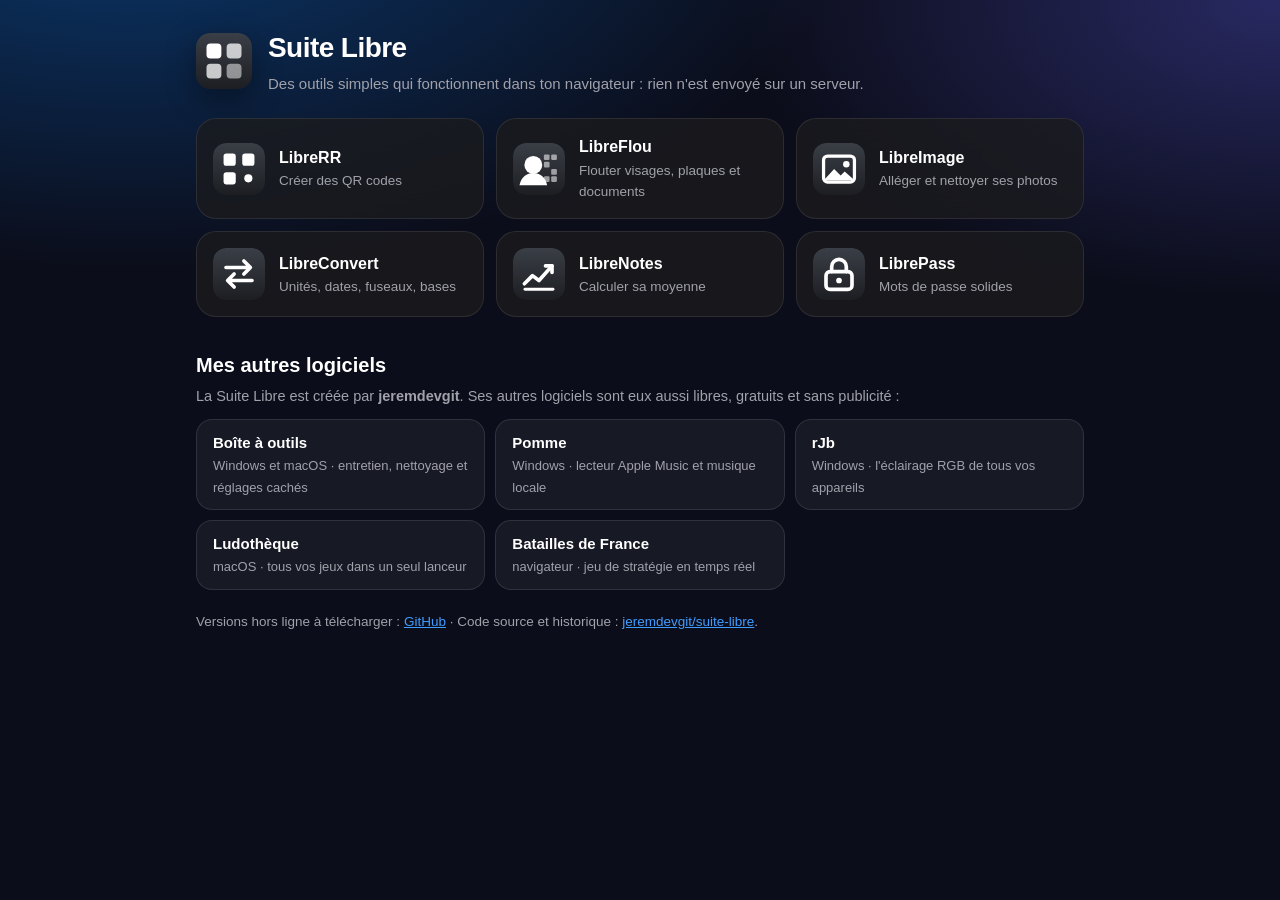
==== index.html @ fb3483ed "Publication initiale" ====
<!doctype html>
<html lang="fr">
<head>
<meta charset="utf-8">
<meta http-equiv="Content-Security-Policy" content="default-src 'self'; script-src 'self'; style-src 'self' 'unsafe-inline'; img-src 'self' data: blob:; font-src 'self'; connect-src 'self' data: blob:; base-uri 'none'; form-action 'none'; object-src 'none'">
<meta name="referrer" content="no-referrer">
<meta name="viewport" content="width=device-width, initial-scale=1, viewport-fit=cover">
<meta name="theme-color" content="#0b0d1a">
<meta name="robots" content="noindex, nofollow">
<title>Suite Libre</title>
<link rel="icon" href="suite-libre.svg" type="image/svg+xml">
<link rel="apple-touch-icon" href="suite-libre.svg">
<link rel="stylesheet" href="suite.css">
</head>
<body>
<main>
  <header>
    <img src="suite-libre.svg" alt="" width="56" height="56">
    <div>
      <h1>Suite Libre</h1>
      <p>Des outils simples qui fonctionnent dans ton navigateur : rien n'est envoyé sur un serveur.</p>
    </div>
  </header>
  <nav class="grille" aria-label="Outils de la suite Libre">
    <a href="librerr/"><img src="librerr/librerr.svg" alt=""><span><b>LibreRR</b><small>Créer des QR codes</small></span></a>
    <a href="libreflou/"><img src="libreflou/libreflou.svg" alt=""><span><b>LibreFlou</b><small>Flouter visages, plaques et documents</small></span></a>
    <a href="libreimage/"><img src="libreimage/libreimage.svg" alt=""><span><b>LibreImage</b><small>Alléger et nettoyer ses photos</small></span></a>
    <a href="libreconvert/"><img src="libreconvert/libreconvert.svg" alt=""><span><b>LibreConvert</b><small>Unités, dates, fuseaux, bases</small></span></a>
    <a href="librenotes/"><img src="librenotes/librenotes.svg" alt=""><span><b>LibreNotes</b><small>Calculer sa moyenne</small></span></a>
    <a href="librepass/"><img src="librepass/librepass.svg" alt=""><span><b>LibrePass</b><small>Mots de passe solides</small></span></a>
  </nav>
  <h2 id="logiciels">Mes autres logiciels</h2>
  <p class="intro">La Suite Libre est créée par <b>jeremdevgit</b>. Ses autres logiciels sont eux aussi libres, gratuits et sans publicité :</p>
  <ul class="autres">
    <li><a href="https://github.com/jeremdevgit/boite-a-outils/releases/latest" rel="noopener"><b>Boîte à outils</b><small>Windows et macOS · entretien, nettoyage et réglages cachés</small></a></li>
    <li><a href="https://github.com/jeremdevgit/pomme/releases/latest" rel="noopener"><b>Pomme</b><small>Windows · lecteur Apple Music et musique locale</small></a></li>
    <li><a href="https://github.com/jeremdevgit/rjb/releases/latest" rel="noopener"><b>rJb</b><small>Windows · l'éclairage RGB de tous vos appareils</small></a></li>
    <li><a href="https://github.com/jeremdevgit/ludotheque/releases/latest" rel="noopener"><b>Ludothèque</b><small>macOS · tous vos jeux dans un seul lanceur</small></a></li>
    <li><a href="https://github.com/jeremdevgit/batailles-de-france/releases/latest" rel="noopener"><b>Batailles de France</b><small>navigateur · jeu de stratégie en temps réel</small></a></li>
  </ul>
  <p class="pied">Versions hors ligne à télécharger : <a href="https://github.com/jeremdevgit/suite-libre/releases/latest" rel="noopener">GitHub</a> · Code source et historique : <a href="https://github.com/jeremdevgit/suite-libre" rel="noopener">jeremdevgit/suite-libre</a>.</p>
</main>
</body>
</html>
---- suite.css ----
/* Suite Libre : page de lancement des outils (thème sombre) */
:root { color-scheme: dark; --bleu: #0A84FF; --indigo: #5E5CE6; --carte: rgba(28, 28, 30, .78); --bord: rgba(255, 255, 255, .09); --doux: #a1a1aa; }
* { box-sizing: border-box; }
body { margin: 0; min-height: 100vh; color: #fff; font: 15px/1.45 -apple-system, BlinkMacSystemFont, "SF Pro Text", "Segoe UI", Roboto, sans-serif;
  background: radial-gradient(1200px 600px at 10% -10%, rgba(10, 132, 255, .35), transparent 60%), radial-gradient(900px 500px at 100% 0%, rgba(94, 92, 230, .35), transparent 60%), #0b0d1a; }
main { max-width: 920px; margin: 0 auto; padding: max(28px, env(safe-area-inset-top)) max(16px, env(safe-area-inset-right)) 48px max(16px, env(safe-area-inset-left)); }
header { display: flex; gap: 16px; align-items: center; margin-bottom: 24px; }
header img { border-radius: 14px; box-shadow: 0 10px 30px rgba(0, 0, 0, .4); }
h1 { margin: 0; font-size: 28px; letter-spacing: -.02em; }
header p { margin: 4px 0 0; color: var(--doux); }
.grille { display: grid; grid-template-columns: repeat(auto-fill, minmax(260px, 1fr)); gap: 12px; }
.grille a { display: flex; gap: 14px; align-items: center; padding: 16px; border-radius: 20px; text-decoration: none; color: #fff;
  background: var(--carte); border: 1px solid var(--bord); backdrop-filter: blur(20px); -webkit-backdrop-filter: blur(20px);
  transition: transform .15s ease, border-color .15s ease; }
.grille a:hover, .grille a:focus-visible { transform: translateY(-2px); border-color: var(--bleu); outline: none; }
.grille img { width: 52px; height: 52px; border-radius: 13px; flex: none; }
.grille b { display: block; font-size: 16px; }
.grille small { color: var(--doux); font-size: 13.5px; }
.pied { margin-top: 22px; color: var(--doux); font-size: 13.5px; }
h2 { margin: 34px 0 6px; font-size: 20px; }
.intro { margin: 0 0 12px; color: var(--doux); font-size: 14.5px; }
.autres { list-style: none; margin: 0; padding: 0; display: grid; grid-template-columns: repeat(auto-fill, minmax(260px, 1fr)); gap: 10px; }
.autres a { display: block; padding: 12px 16px; border-radius: 16px; text-decoration: none; color: #fff; background: rgba(255, 255, 255, .05); border: 1px solid rgba(255, 255, 255, .1); }
.autres a:hover, .autres a:focus-visible { border-color: var(--bleu); outline: none; }
.autres b { display: block; font-size: 15px; }
.autres small { color: var(--doux); font-size: 13px; }
.pied a { color: #409CFF; }
@media (prefers-reduced-motion: reduce) { .grille a { transition: none; } }
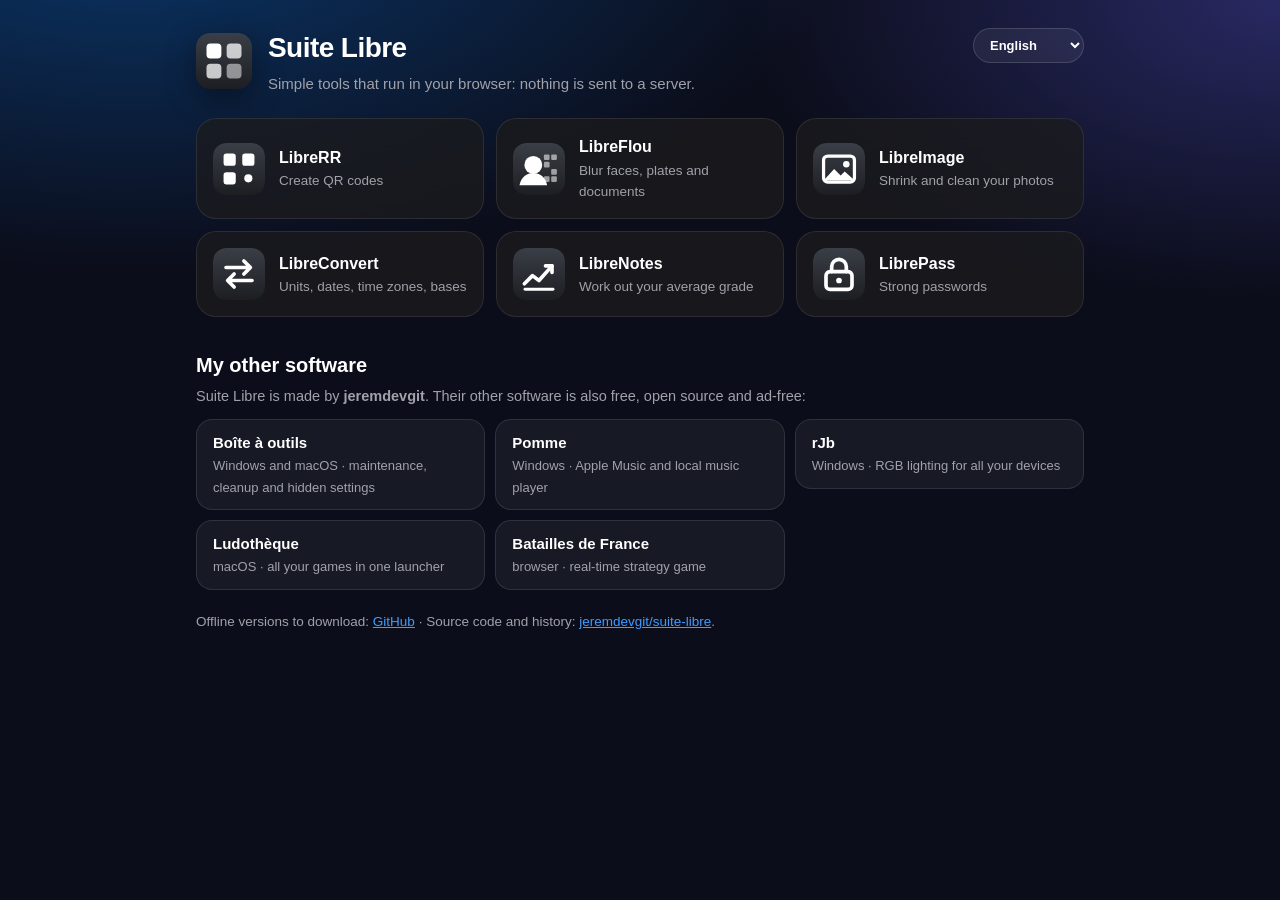
==== commit b467bb15: "8 languages / 8 langues" ====
--- a/index.html
+++ b/index.html
@@ -20,6 +20,7 @@
       <h1>Suite Libre</h1>
       <p>Des outils simples qui fonctionnent dans ton navigateur : rien n'est envoyé sur un serveur.</p>
     </div>
+    <span class="langues" data-langues></span>
   </header>
   <nav class="grille" aria-label="Outils de la suite Libre">
     <a href="librerr/"><img src="librerr/librerr.svg" alt=""><span><b>LibreRR</b><small>Créer des QR codes</small></span></a>
@@ -40,5 +41,7 @@
   </ul>
   <p class="pied">Versions hors ligne à télécharger : <a href="https://github.com/jeremdevgit/suite-libre/releases/latest" rel="noopener">GitHub</a> · Code source et historique : <a href="https://github.com/jeremdevgit/suite-libre" rel="noopener">jeremdevgit/suite-libre</a>.</p>
 </main>
+<script src="textes.js"></script>
+<script src="langue.js"></script>
 </body>
 </html>
--- a/suite.css
+++ b/suite.css
@@ -26,3 +26,6 @@
 .autres small { color: var(--doux); font-size: 13px; }
 .pied a { color: #409CFF; }
 @media (prefers-reduced-motion: reduce) { .grille a { transition: none; } }
+.langues { margin-left: auto; align-self: flex-start; }
+.langue { font-family: inherit; font-size: 13px; font-weight: 600; line-height: 1; color: #fff; background: rgba(255, 255, 255, .06); border: 1px solid rgba(255, 255, 255, .14); border-radius: 999px; padding: 8px 12px; cursor: pointer; }
+.langue option { color: #000; }
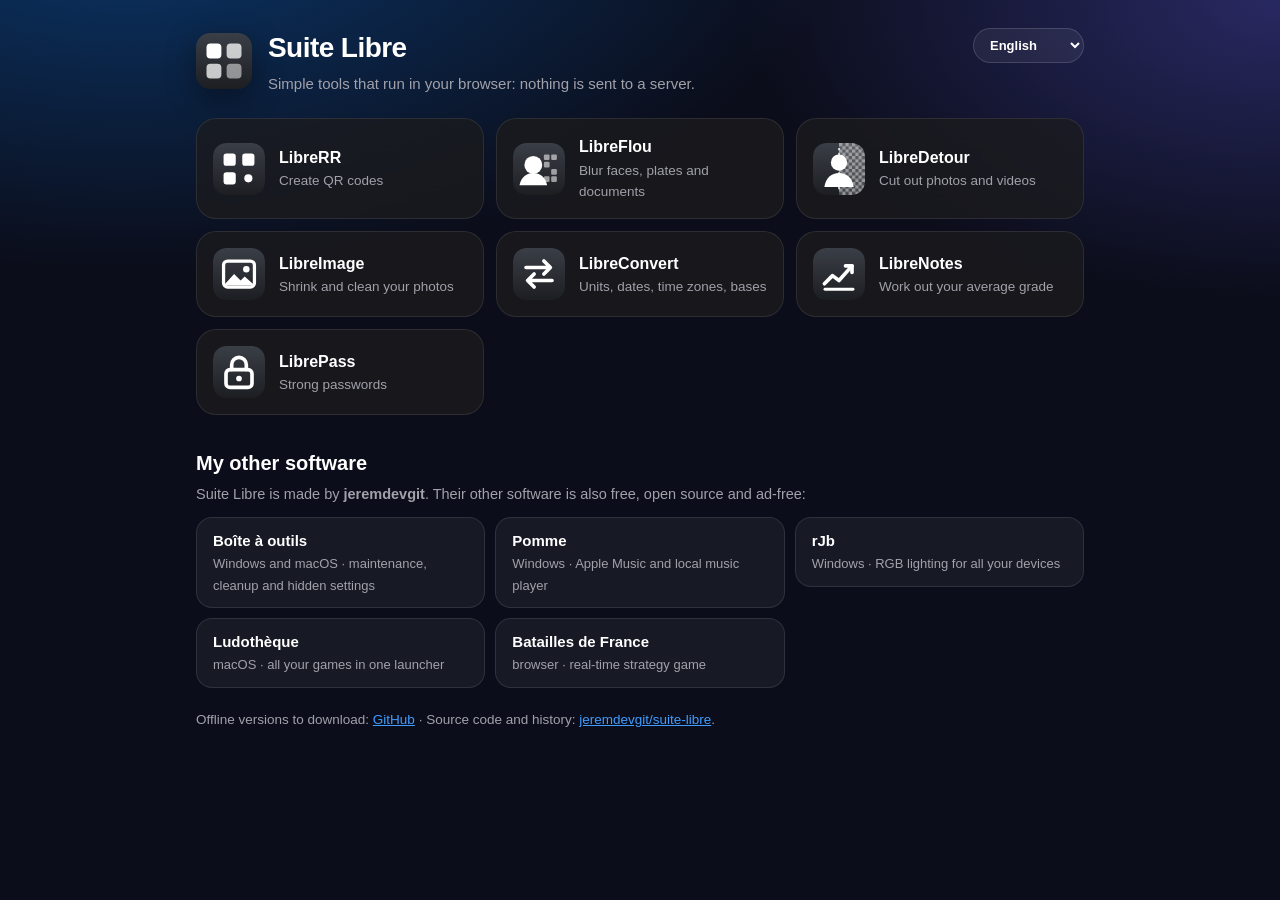
==== commit d4f8a71c: "Add LibreDetour: photo and video background removal (work in progress) New browser tool, no dependen" ====
--- a/index.html
+++ b/index.html
@@ -25,6 +25,7 @@
   <nav class="grille" aria-label="Outils de la suite Libre">
     <a href="librerr/"><img src="librerr/librerr.svg" alt=""><span><b>LibreRR</b><small>Créer des QR codes</small></span></a>
     <a href="libreflou/"><img src="libreflou/libreflou.svg" alt=""><span><b>LibreFlou</b><small>Flouter visages, plaques et documents</small></span></a>
+    <a href="libredetour/"><img src="libredetour/libredetour.svg" alt=""><span><b>LibreDetour</b><small>Détourer photos et vidéos</small></span></a>
     <a href="libreimage/"><img src="libreimage/libreimage.svg" alt=""><span><b>LibreImage</b><small>Alléger et nettoyer ses photos</small></span></a>
     <a href="libreconvert/"><img src="libreconvert/libreconvert.svg" alt=""><span><b>LibreConvert</b><small>Unités, dates, fuseaux, bases</small></span></a>
     <a href="librenotes/"><img src="librenotes/librenotes.svg" alt=""><span><b>LibreNotes</b><small>Calculer sa moyenne</small></span></a>
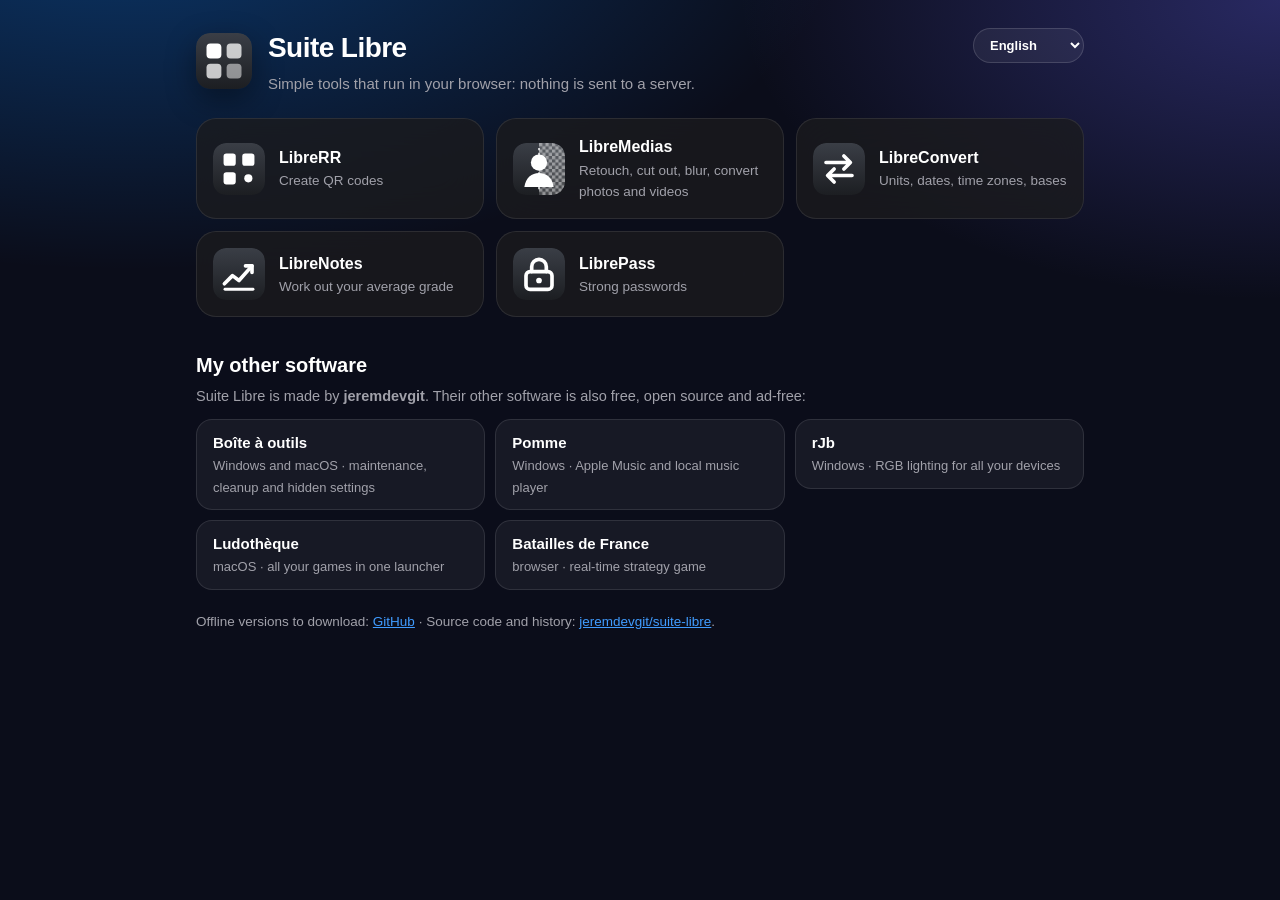
==== commit a7cfb52d: "LibreMedias: all-in-one photo and video tool replacing LibreFlou and LibreImage Rename LibreDetour t" ====
--- a/index.html
+++ b/index.html
@@ -24,9 +24,7 @@
   </header>
   <nav class="grille" aria-label="Outils de la suite Libre">
     <a href="librerr/"><img src="librerr/librerr.svg" alt=""><span><b>LibreRR</b><small>Créer des QR codes</small></span></a>
-    <a href="libreflou/"><img src="libreflou/libreflou.svg" alt=""><span><b>LibreFlou</b><small>Flouter visages, plaques et documents</small></span></a>
-    <a href="libredetour/"><img src="libredetour/libredetour.svg" alt=""><span><b>LibreDetour</b><small>Détourer photos et vidéos</small></span></a>
-    <a href="libreimage/"><img src="libreimage/libreimage.svg" alt=""><span><b>LibreImage</b><small>Alléger et nettoyer ses photos</small></span></a>
+    <a href="libremedias/"><img src="libremedias/libremedias.svg" alt=""><span><b>LibreMedias</b><small>Retoucher, détourer, flouter, convertir photos et vidéos</small></span></a>
     <a href="libreconvert/"><img src="libreconvert/libreconvert.svg" alt=""><span><b>LibreConvert</b><small>Unités, dates, fuseaux, bases</small></span></a>
     <a href="librenotes/"><img src="librenotes/librenotes.svg" alt=""><span><b>LibreNotes</b><small>Calculer sa moyenne</small></span></a>
     <a href="librepass/"><img src="librepass/librepass.svg" alt=""><span><b>LibrePass</b><small>Mots de passe solides</small></span></a>
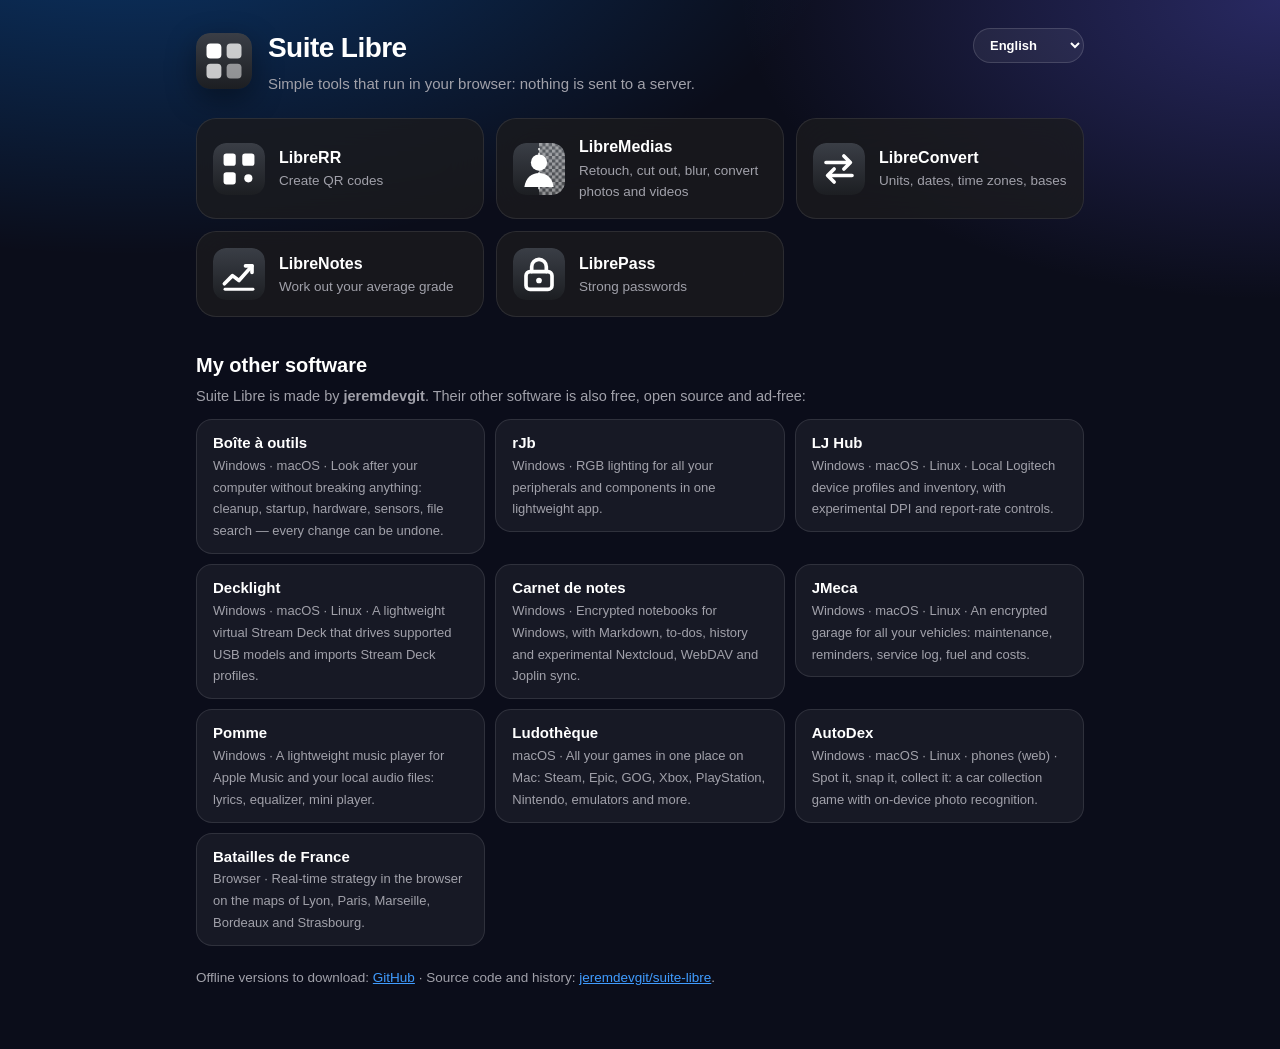
==== commit 7a80ef5c: "Offline download for LibreMedias, full software list, release workflow - LibreMedias offers its offl" ====
--- a/index.html
+++ b/index.html
@@ -32,11 +32,16 @@
   <h2 id="logiciels">Mes autres logiciels</h2>
   <p class="intro">La Suite Libre est créée par <b>jeremdevgit</b>. Ses autres logiciels sont eux aussi libres, gratuits et sans publicité :</p>
   <ul class="autres">
-    <li><a href="https://github.com/jeremdevgit/boite-a-outils/releases/latest" rel="noopener"><b>Boîte à outils</b><small>Windows et macOS · entretien, nettoyage et réglages cachés</small></a></li>
-    <li><a href="https://github.com/jeremdevgit/pomme/releases/latest" rel="noopener"><b>Pomme</b><small>Windows · lecteur Apple Music et musique locale</small></a></li>
-    <li><a href="https://github.com/jeremdevgit/rjb/releases/latest" rel="noopener"><b>rJb</b><small>Windows · l'éclairage RGB de tous vos appareils</small></a></li>
-    <li><a href="https://github.com/jeremdevgit/ludotheque/releases/latest" rel="noopener"><b>Ludothèque</b><small>macOS · tous vos jeux dans un seul lanceur</small></a></li>
-    <li><a href="https://github.com/jeremdevgit/batailles-de-france/releases/latest" rel="noopener"><b>Batailles de France</b><small>navigateur · jeu de stratégie en temps réel</small></a></li>
+    <li><a href="https://github.com/jeremdevgit/boite-a-outils/releases/latest" rel="noopener"><b>Boîte à outils</b><small>Windows · macOS · Entretenir son ordinateur sans rien casser : nettoyage, démarrage, matériel, capteurs, recherche de fichiers — tout est annulable.</small></a></li>
+    <li><a href="https://github.com/jeremdevgit/rjb/releases/latest" rel="noopener"><b>rJb</b><small>Windows · L'éclairage RVB de tous vos périphériques et composants dans une seule application légère.</small></a></li>
+    <li><a href="https://github.com/jeremdevgit/lj-hub/releases" rel="noopener"><b>LJ Hub</b><small>Windows · macOS · Linux · Profils et inventaire locaux pour les périphériques Logitech, avec réglage expérimental du DPI et de la fréquence.</small></a></li>
+    <li><a href="https://github.com/jeremdevgit/decklight/releases" rel="noopener"><b>Decklight</b><small>Windows · macOS · Linux · Un Stream Deck virtuel et léger qui pilote les modèles USB pris en charge et importe les profils Stream Deck.</small></a></li>
+    <li><a href="https://github.com/jeremdevgit/carnet-rust/releases/latest" rel="noopener"><b>Carnet de notes</b><small>Windows · Des carnets chiffrés pour Windows : Markdown, tâches, historique et synchronisation expérimentale Nextcloud, WebDAV et Joplin.</small></a></li>
+    <li><a href="https://github.com/jeremdevgit/jmeca/releases" rel="noopener"><b>JMeca</b><small>Windows · macOS · Linux · Un garage chiffré pour tous vos véhicules : entretien, rappels, carnet d'entretien, carburant et dépenses.</small></a></li>
+    <li><a href="https://github.com/jeremdevgit/pomme/releases/latest" rel="noopener"><b>Pomme</b><small>Windows · Un lecteur de musique léger pour Apple Music et vos fichiers audio : paroles, égaliseur, mini-lecteur.</small></a></li>
+    <li><a href="https://github.com/jeremdevgit/ludotheque/releases/latest" rel="noopener"><b>Ludothèque</b><small>macOS · Tous vos jeux au même endroit sur Mac : Steam, Epic, GOG, Xbox, PlayStation, Nintendo, émulateurs et plus.</small></a></li>
+    <li><a href="https://github.com/jeremdevgit/autodex/releases/latest" rel="noopener"><b>AutoDex</b><small>Windows · macOS · Linux · téléphones (web) · Repérer, photographier, collectionner : un jeu de collection de voitures avec reconnaissance photo sur l'appareil.</small></a></li>
+    <li><a href="https://github.com/jeremdevgit/batailles-de-france/releases/latest" rel="noopener"><b>Batailles de France</b><small>Navigateur · Un jeu de stratégie en temps réel dans le navigateur, sur les cartes de Lyon, Paris, Marseille, Bordeaux et Strasbourg.</small></a></li>
   </ul>
   <p class="pied">Versions hors ligne à télécharger : <a href="https://github.com/jeremdevgit/suite-libre/releases/latest" rel="noopener">GitHub</a> · Code source et historique : <a href="https://github.com/jeremdevgit/suite-libre" rel="noopener">jeremdevgit/suite-libre</a>.</p>
 </main>
